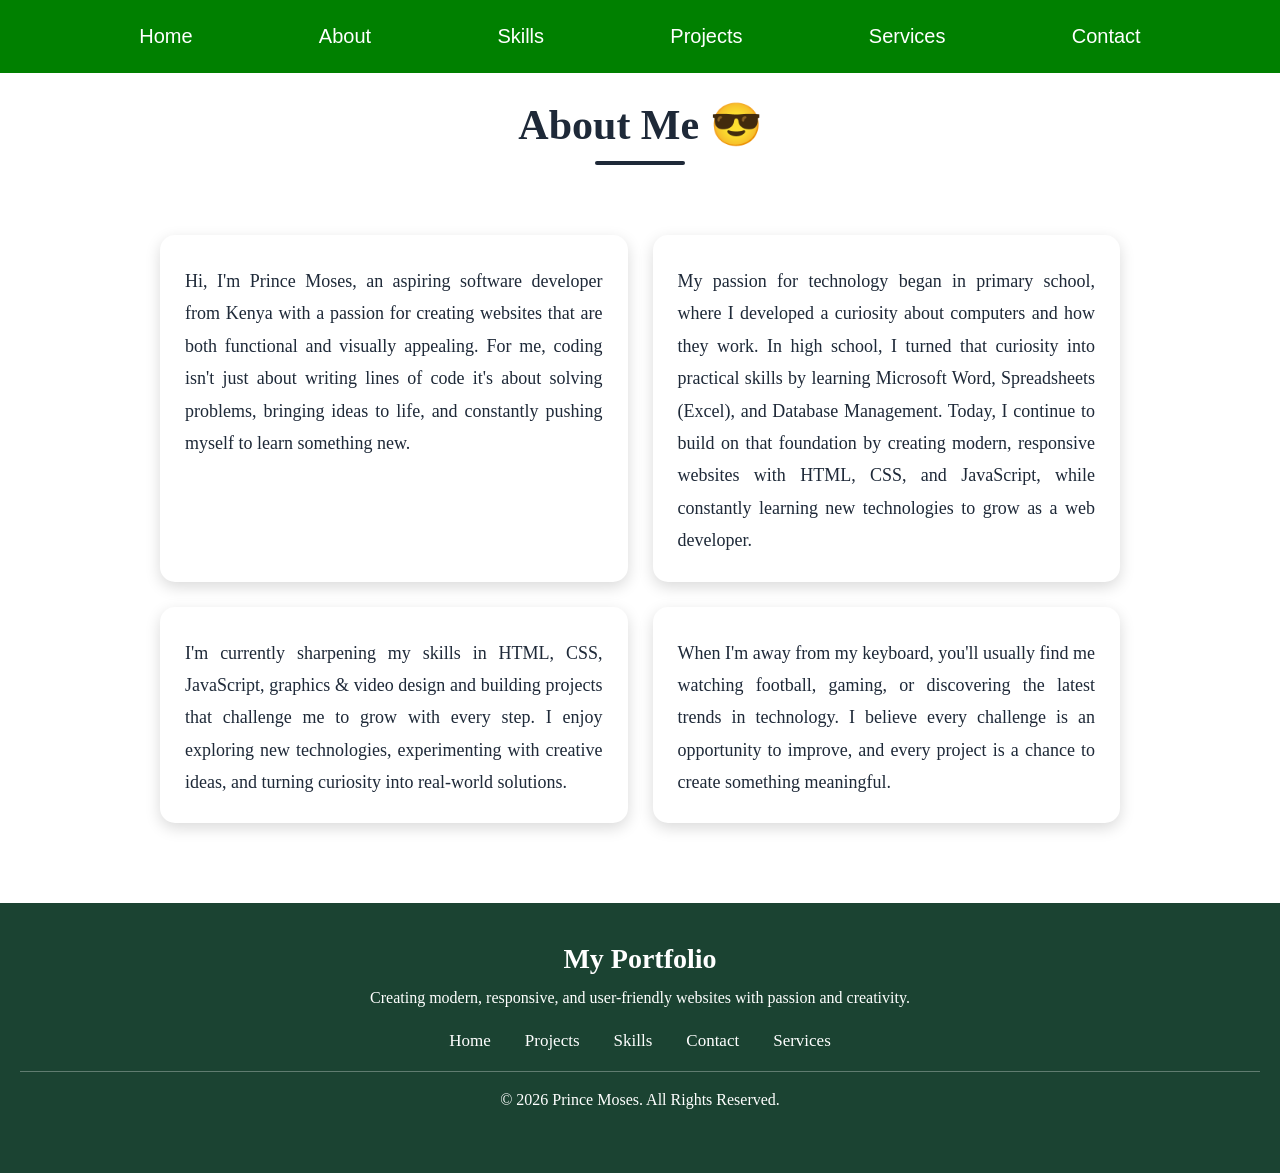
==== About.html @ 16c786ea "Updating my portfolio project" ====
<!DOCTYPE html>
<html lang="en">
<head>
    <meta charset="UTF-8">
    <meta name="viewport" content="width=device-width, initial-scale=1.0">
    <title>My portfolio</title>
    <link rel="stylesheet" href="About.css">
</head>
<body>
     <nav class="navbar">
        <ul class="ul">
            <li><a href="index.html">Home</a></li>
            <li><a href="About.html">About</a></li>
            <li><a href="Skills.html">Skills</a></li>
            <li><a href="Projects.html">Projects</a></li>
            <li><a href="Services.html">Services</a></li>
            <li><a href="Contact.html">Contact</a></li>
        </ul>
    </nav>
        <h1>About Me &#128526;</h1>
        <div class="about-cont">
        <p class="about-b">Hi, I'm Prince Moses, an aspiring software developer from Kenya with a passion for creating websites that are both functional and visually appealing. For me, coding isn't just about writing lines of code it's about solving problems, bringing ideas to life, and constantly pushing myself to learn something new.</p>
        <p class="about-b">My passion for technology began in primary school, where I developed a curiosity about computers and how they work. In high school, I turned that curiosity into practical skills by learning Microsoft Word, Spreadsheets (Excel), and Database Management. Today, I continue to build on that foundation by creating modern, responsive websites with HTML, CSS, and JavaScript, while constantly learning new technologies to grow as a web developer.</p>
<p class="about-b">I'm currently sharpening my skills in HTML, CSS, JavaScript, graphics & video design and building projects that challenge me to grow with every step. I enjoy exploring new technologies, experimenting with creative ideas, and turning curiosity into real-world solutions.</p>
<p class="about-b">When I'm away from my keyboard, you'll usually find me watching football, gaming, or discovering the latest trends in technology. I believe every challenge is an opportunity to improve, and every project is a chance to create something meaningful.</p>
       </div>
<footer class="footer">
    <div class="footer-content">
        <h3>My Portfolio</h3>
        <p>Creating modern, responsive, and user-friendly websites with passion and creativity.</p>

        <div class="footer-links">
            <a href="Home.html">Home</a>
            <a href="Projects.html">Projects</a>
            <a href="skills.html">Skills</a>
            <a href="contact.html">Contact</a>
            <a href="Services.html">Services</a>
        </div>

        <p class="copyright">
            © 2026 Prince Moses. All Rights Reserved.
        </p>
    </div>
</footer>
    
</body>
</html>
---- About.css ----
*{
    margin: 0px;
    padding: 0px;
    box-sizing: border-box;
}
/* Large screens (Desktops) */
@media (max-width: 1200px) {

}

/* Tablets */
@media (max-width: 992px) {

}

/* Small tablets */
@media (max-width: 768px) {

    body{
        overflow-x: hidden;
    }

    img,
    video{
        max-width: 100%;
        height: auto;
    }

    h1{
        font-size: 2rem;
    }

    h2{
        font-size: 1.7rem;
    }

    p{
        font-size: 1rem;
    }

    .container{
        width: 90%;
        margin: auto;
    }

    nav{
        flex-direction: column;
    }

    section{
        padding: 50px 20px;
    }
}

/* Mobile phones */
@media (max-width: 576px) {

    body{
        overflow-x: hidden;
    }

    h1{
        font-size: 1.6rem;
    }

    h2{
        font-size: 1.3rem;
    }

    p{
        font-size: 0.95rem;
    }

    img,
    video{
        width: 100%;
        height: auto;
    }

    button{
        width: 100%;
    }

    .container{
        width: 95%;
    }

    *{
        max-width: 100%;
    }
}
@media (max-width: 768px) {

    footer{
        padding: 20px;
        text-align: center;
    }

    footer a{
        display: block;
        margin: 10px 0;
        font-size: 16px;
    }

    footer p{
        font-size: 14px;
    }

    footer .social-icons{
        display: flex;
        justify-content: center;
        gap: 15px;
        flex-wrap: wrap;
    }
}
@media (max-width:768px){

    form{
        width:100%;
    }

    input,
    textarea,
    select{
        width:100%;
        box-sizing:border-box;
        margin-bottom:15px;
    }

    button{
        width:100%;
    }
}
.navbar {
    background-color:green;
    padding: 25px;
    position: fixed;
    top:0%;
    width: 100%;
    z-index: 1000;
}

.navbar ul {
    list-style-type: none;
    margin: 0;
    padding: 0;
    display: flex;
    justify-content: space-evenly;
    
}

.navbar li {
    display: inline;
    justify-content: space-evenly;

}

.navbar a {
    color: white;
    text-decoration: none;
    font-size: 20px;
    font-family: Arial, sans-serif;
    padding: 8px 12px;
    justify-content: space-evenly;

}

.navbar a:hover {
    background-color: #1B4332;
    border-radius: 15px;
    transition: 1s;
} 
body{
    background-color: white;
}
h1{
    text-align:center;
    font-size:42px;
    color:#1E2938;
    margin-top:100px;
    margin-bottom:20px;
}
h1::after{
    content:"";
    width:90px;
    height:4px;
    background:#1E2938;
    display:block;
    margin:12px auto;
    border-radius:10px;

}
.about-b{
    background: white;
    padding: 25px;
    border-radius: 15px;
    box-shadow: 0 5px 15px rgba(0,0,0,0.15);
    font-size: 18px;
    font-family: 'Times New Roman', Times, serif;
    color: #1E2938;
    font-size: 28px;
    line-height: 1.8;
    text-align: justify;
    transition: all 0.4s ease;
    border-top: 5px solid transparent;
    cursor: pointer;
}
.about-cont{
    display: grid;
    grid-template-columns: repeat(2, 1fr);
    gap: 25px;
    margin: 50px auto;
    max-width: 1000px;
    padding: 20px;
}

.about-b{
    background:white ;
    padding: 25px;
    border-radius: 15px;
    box-shadow: 0 5px 15px rgba(0,0,0,0.15);
    font-size: 18px;
    line-height: 1.8;
    text-align: justify;
    transition: all 0.4s ease;
    border-top: 5px solid transparent;
    cursor: pointer;
    position: relative;
    z-index: 1;
}



.about-b:hover{  transform: translateY(-5px);
    background: #f2fff2;
    border-top: 4px solid #28a745;
    box-shadow: 0 12px 25px rgba(40,167,69,0.4);
    color: #0b7a2a;
    z-index: 2;
}

.about-b:hover p{
    color: #0b6b2b;
}

.footer{
    background:#1B4332;
    color: white;
    text-align: center;
    padding: 40px 20px;
    margin-top: 60px;
}

.footer h3{
    font-size: 28px;
    margin-bottom: 10px;
}

.footer p{
    font-size: 16px;
    line-height: 1.6;
    margin-bottom: 20px;
}

.footer-links{
    margin-bottom: 20px;
}

.footer-links a{
    color: white;
    text-decoration: none;
    margin: 0 15px;
    font-size: 17px;
    transition: 0.3s;
}

.footer-links a:hover{
    color: #FFD166;
}

.copyright{
    border-top: 1px solid rgba(255,255,255,0.3);
    padding-top: 15px;
    font-size: 14px;
}
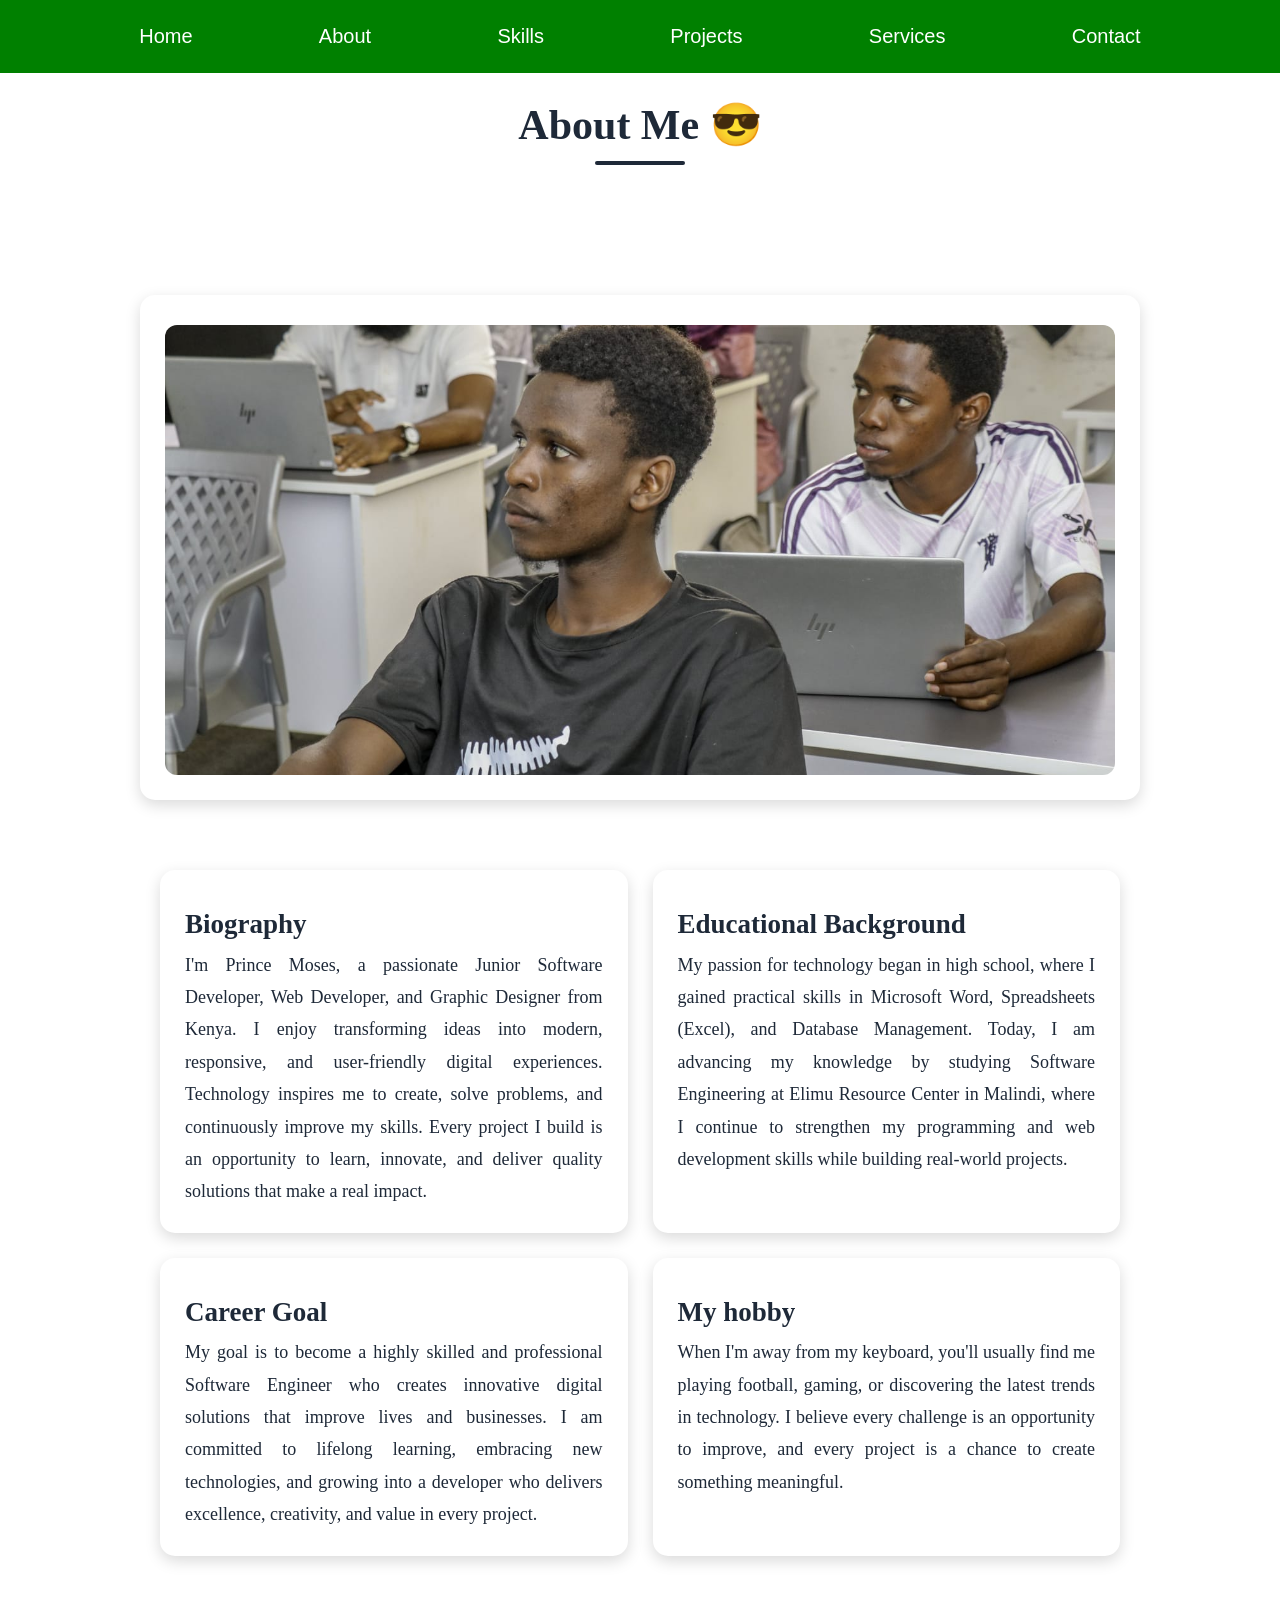
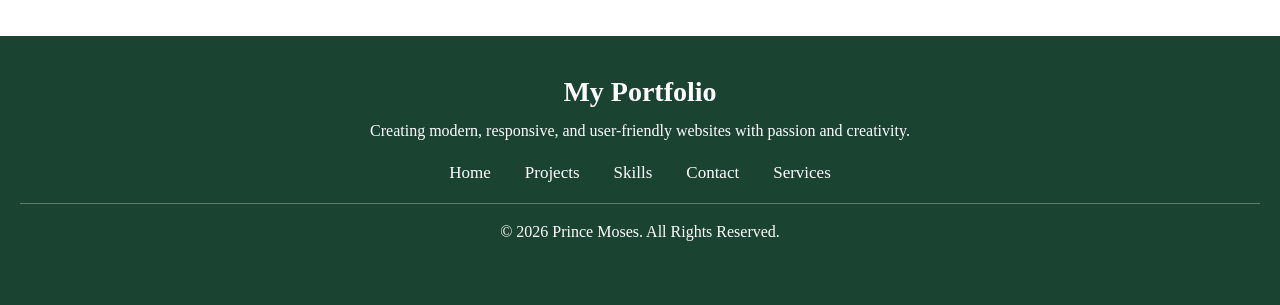
==== commit adcdf6ea: "Adding new portfolio changes" ====
--- a/About.html
+++ b/About.html
@@ -18,22 +18,43 @@
         </ul>
     </nav>
         <h1>About Me &#128526;</h1>
-        <div class="about-cont">
-        <p class="about-b">Hi, I'm Prince Moses, an aspiring software developer from Kenya with a passion for creating websites that are both functional and visually appealing. For me, coding isn't just about writing lines of code it's about solving problems, bringing ideas to life, and constantly pushing myself to learn something new.</p>
-        <p class="about-b">My passion for technology began in primary school, where I developed a curiosity about computers and how they work. In high school, I turned that curiosity into practical skills by learning Microsoft Word, Spreadsheets (Excel), and Database Management. Today, I continue to build on that foundation by creating modern, responsive websites with HTML, CSS, and JavaScript, while constantly learning new technologies to grow as a web developer.</p>
-<p class="about-b">I'm currently sharpening my skills in HTML, CSS, JavaScript, graphics & video design and building projects that challenge me to grow with every step. I enjoy exploring new technologies, experimenting with creative ideas, and turning curiosity into real-world solutions.</p>
-<p class="about-b">When I'm away from my keyboard, you'll usually find me watching football, gaming, or discovering the latest trends in technology. I believe every challenge is an opportunity to improve, and every project is a chance to create something meaningful.</p>
-       </div>
+        <section class="about-image-container">
+    <img src="Img&vid/WhatsApp Image 2026-07-17 at 20.20.40 (1).jpeg" alt="About Me" class="about-image">
+</section>
+<div class="about-cont">
+
+    <div class="about-b">
+        <h2>Biography</h2>
+        <p>I'm Prince Moses, a passionate Junior Software Developer, Web Developer, and Graphic Designer from Kenya. I enjoy transforming ideas into modern, responsive, and user-friendly digital experiences. Technology inspires me to create, solve problems, and continuously improve my skills. Every project I build is an opportunity to learn, innovate, and deliver quality solutions that make a real impact.</p>
+    </div>
+
+    <div class="about-b">
+        <h2>Educational Background</h2>
+        <p>My passion for technology began in high school, where I gained practical skills in Microsoft Word, Spreadsheets (Excel), and Database Management. Today, I am advancing my knowledge by studying Software Engineering at Elimu Resource Center in Malindi, where I continue to strengthen my programming and web development skills while building real-world projects.</p>
+    </div>
+
+    <div class="about-b">
+        <h2>Career Goal</h2>
+        <p>My goal is to become a highly skilled and professional Software Engineer who creates innovative digital solutions that improve lives and businesses. I am committed to lifelong learning, embracing new technologies, and growing into a developer who delivers excellence, creativity, and value in every project.</p>
+    </div>
+
+    <div class="about-b">
+        <h2>My hobby</h2>
+        <p>When I'm away from my keyboard, you'll usually find me playing football, gaming, or discovering the latest trends in technology. I believe every challenge is an opportunity to improve, and every project is a chance to create something meaningful.</p>
+    </div>
+
+</div>
+       
 <footer class="footer">
     <div class="footer-content">
         <h3>My Portfolio</h3>
         <p>Creating modern, responsive, and user-friendly websites with passion and creativity.</p>
 
         <div class="footer-links">
-            <a href="Home.html">Home</a>
+            <a href="index.html">Home</a>
             <a href="Projects.html">Projects</a>
-            <a href="skills.html">Skills</a>
-            <a href="contact.html">Contact</a>
+            <a href="Skills.html">Skills</a>
+            <a href="Contact.html">Contact</a>
             <a href="Services.html">Services</a>
         </div>
 
--- a/About.css
+++ b/About.css
@@ -2,134 +2,6 @@
     margin: 0px;
     padding: 0px;
     box-sizing: border-box;
-}
-/* Large screens (Desktops) */
-@media (max-width: 1200px) {
-
-}
-
-/* Tablets */
-@media (max-width: 992px) {
-
-}
-
-/* Small tablets */
-@media (max-width: 768px) {
-
-    body{
-        overflow-x: hidden;
-    }
-
-    img,
-    video{
-        max-width: 100%;
-        height: auto;
-    }
-
-    h1{
-        font-size: 2rem;
-    }
-
-    h2{
-        font-size: 1.7rem;
-    }
-
-    p{
-        font-size: 1rem;
-    }
-
-    .container{
-        width: 90%;
-        margin: auto;
-    }
-
-    nav{
-        flex-direction: column;
-    }
-
-    section{
-        padding: 50px 20px;
-    }
-}
-
-/* Mobile phones */
-@media (max-width: 576px) {
-
-    body{
-        overflow-x: hidden;
-    }
-
-    h1{
-        font-size: 1.6rem;
-    }
-
-    h2{
-        font-size: 1.3rem;
-    }
-
-    p{
-        font-size: 0.95rem;
-    }
-
-    img,
-    video{
-        width: 100%;
-        height: auto;
-    }
-
-    button{
-        width: 100%;
-    }
-
-    .container{
-        width: 95%;
-    }
-
-    *{
-        max-width: 100%;
-    }
-}
-@media (max-width: 768px) {
-
-    footer{
-        padding: 20px;
-        text-align: center;
-    }
-
-    footer a{
-        display: block;
-        margin: 10px 0;
-        font-size: 16px;
-    }
-
-    footer p{
-        font-size: 14px;
-    }
-
-    footer .social-icons{
-        display: flex;
-        justify-content: center;
-        gap: 15px;
-        flex-wrap: wrap;
-    }
-}
-@media (max-width:768px){
-
-    form{
-        width:100%;
-    }
-
-    input,
-    textarea,
-    select{
-        width:100%;
-        box-sizing:border-box;
-        margin-bottom:15px;
-    }
-
-    button{
-        width:100%;
-    }
 }
 .navbar {
     background-color:green;
@@ -170,6 +42,41 @@
     border-radius: 15px;
     transition: 1s;
 } 
+.about-image-container{
+    max-width: 1000px;
+    margin: 130px auto 40px;
+    padding: 25px;
+    background: white;
+    border-radius: 15px;
+    box-shadow: 0 5px 15px rgba(0,0,0,0.15);
+    border-top: 5px solid transparent;
+    transition: all 0.4s ease;
+    cursor: pointer;
+    text-align: center;
+}
+
+.about-image-container:hover{
+    transform: translateY(-5px);
+    background: #f2fff2;
+    border-top: 4px solid #28a745;
+    box-shadow: 0 12px 25px rgba(40,167,69,0.4);
+}
+
+.about-image{
+    width: 100%;
+    height: 450px;
+    object-fit: cover;
+    border-radius: 12px;
+    display: block;
+}
+
+
+.about-image-caption{
+    margin-top: 20px;
+    font-size: 18px;
+    color: #555;
+    line-height: 1.7;
+}
 body{
     background-color: white;
 }
@@ -282,4 +189,323 @@
     border-top: 1px solid rgba(255,255,255,0.3);
     padding-top: 15px;
     font-size: 14px;
+}
+/* ==========================================
+   RESPONSIVE MEDIA QUERIES
+   ABOUT PAGE
+========================================== */
+
+/* ===========================
+   LARGE SCREENS (1400px ↓)
+=========================== */
+
+@media (max-width:1400px){
+
+    .about-image-container,
+    .about-cont{
+        width:95%;
+        margin-left:auto;
+        margin-right:auto;
+    }
+
+}
+
+/* ===========================
+   LAPTOPS (1200px ↓)
+=========================== */
+
+@media (max-width:1200px){
+
+    .about-image-container,
+    .about-cont{
+        width:95%;
+    }
+
+    .about-image{
+        height:400px;
+    }
+
+}
+
+/* ===========================
+   TABLETS (992px ↓)
+=========================== */
+
+@media (max-width:992px){
+
+body{
+    overflow-x:hidden;
+}
+
+/* Navbar */
+
+.navbar{
+    padding:18px 10px;
+}
+
+.navbar ul{
+    display:flex;
+    justify-content:center;
+    align-items:center;
+    flex-wrap:wrap;
+    gap:10px;
+}
+
+.navbar li{
+    display:inline-block;
+}
+
+.navbar a{
+    font-size:17px;
+    padding:7px 10px;
+    white-space:nowrap;
+}
+
+/* Heading */
+
+h1{
+    margin-top:140px;
+    font-size:36px;
+}
+
+/* Image */
+
+.about-image-container{
+    width:95%;
+    margin:130px auto 40px;
+}
+
+.about-image{
+    height:350px;
+}
+
+.about-image-caption{
+    font-size:17px;
+}
+
+/* Content */
+
+.about-cont{
+    width:95%;
+}
+
+.about-b{
+    font-size:22px;
+}
+
+/* Footer */
+
+.footer{
+    padding:30px 20px;
+}
+
+.footer h3{
+    font-size:26px;
+}
+
+.footer p{
+    font-size:16px;
+    line-height:1.6;
+}
+
+.footer-links{
+    display:flex;
+    justify-content:center;
+    flex-wrap:wrap;
+    gap:15px;
+}
+
+}
+
+/* ===========================
+   MOBILE (768px ↓)
+=========================== */
+
+@media (max-width:768px){
+
+body{
+    overflow-x:hidden;
+    padding-top:90px;
+}
+
+/* Navbar */
+
+.navbar{
+    padding:15px 8px;
+}
+
+.navbar ul{
+    display:flex;
+    justify-content:center;
+    flex-wrap:wrap;
+    gap:8px;
+}
+
+.navbar li{
+    display:inline-block;
+}
+
+.navbar a{
+    font-size:15px;
+    padding:6px 8px;
+    white-space:nowrap;
+}
+
+/* Heading */
+
+h1{
+    margin-top:20px;
+    font-size:30px;
+}
+
+/* Image */
+
+.about-image-container{
+    width:95%;
+    margin:20px auto 30px;
+    padding:18px;
+}
+
+.about-image{
+    width:100%;
+    height:250px;
+}
+
+.about-image-caption{
+    font-size:16px;
+}
+
+/* About cards */
+
+.about-cont{
+    grid-template-columns:1fr;
+    width:95%;
+    gap:20px;
+}
+
+.about-b{
+    font-size:18px;
+    text-align:center;
+}
+
+/* Footer */
+
+.footer{
+    padding:30px 20px;
+}
+
+.footer h3{
+    font-size:24px;
+}
+
+.footer p{
+    font-size:15px;
+}
+
+.footer-links{
+    display:flex;
+    flex-direction:column;
+    gap:12px;
+}
+
+.footer-links a{
+    margin:0;
+}
+
+}
+
+/* ===========================
+   SMALL PHONES (576px ↓)
+=========================== */
+
+@media (max-width:576px){
+
+.navbar{
+    padding:12px 5px;
+}
+
+.navbar a{
+    font-size:13px;
+    padding:5px;
+}
+
+h1{
+    font-size:26px;
+}
+
+.about-image-container{
+    width:95%;
+    padding:15px;
+}
+
+.about-image{
+    height:220px;
+}
+
+.about-image-caption{
+    font-size:15px;
+}
+
+.about-b{
+    font-size:16px;
+    padding:18px;
+}
+
+.footer{
+    padding:25px 15px;
+}
+
+.footer h3{
+    font-size:22px;
+}
+
+.footer p{
+    font-size:14px;
+}
+
+.copyright{
+    font-size:13px;
+}
+
+}
+
+/* ===========================
+   VERY SMALL PHONES (400px ↓)
+=========================== */
+
+@media (max-width:400px){
+
+.navbar a{
+    font-size:11px;
+    padding:4px;
+}
+
+h1{
+    font-size:22px;
+}
+
+.about-image{
+    height:180px;
+}
+
+.about-image-caption{
+    font-size:14px;
+}
+
+.about-b{
+    font-size:15px;
+}
+
+.footer h3{
+    font-size:20px;
+}
+
+.footer p{
+    font-size:13px;
+}
+
+.copyright{
+    font-size:12px;
+}
+
 }
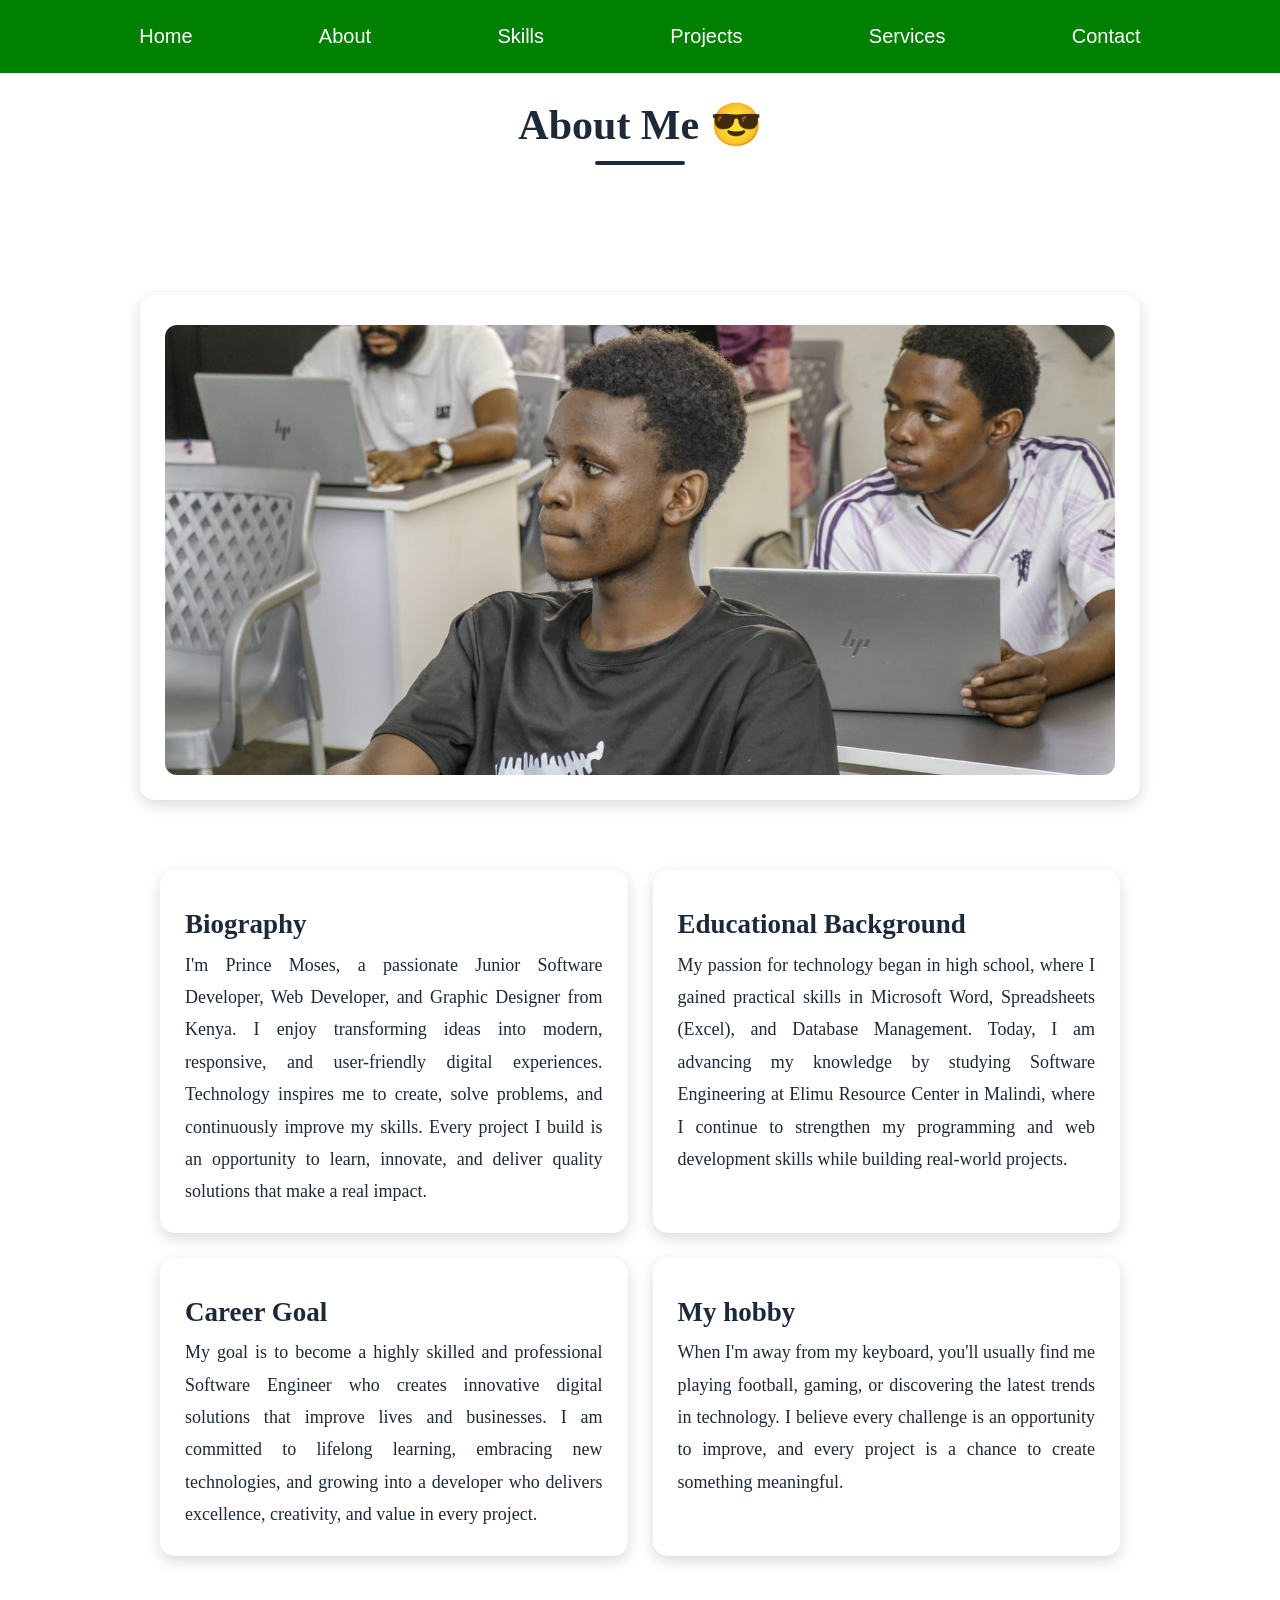
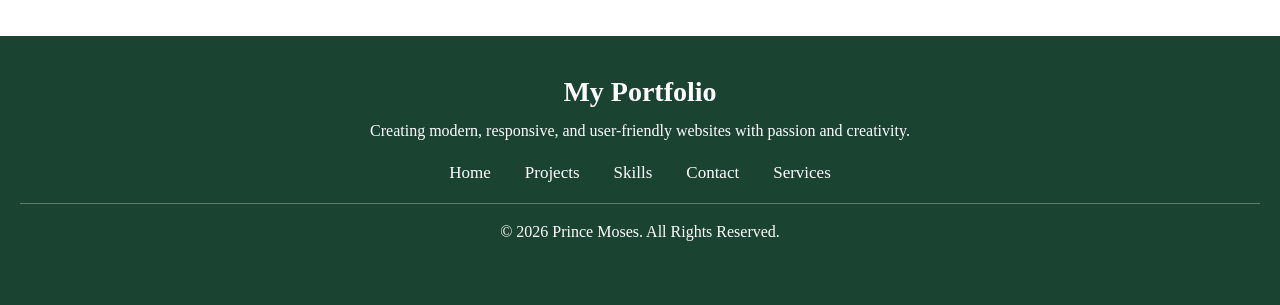
==== commit 4031b60f: "Updating new portfolio changes" ====
--- a/About.html
+++ b/About.html
@@ -19,7 +19,7 @@
     </nav>
         <h1>About Me &#128526;</h1>
         <section class="about-image-container">
-    <img src="Img&vid/WhatsApp Image 2026-07-17 at 20.20.40 (1).jpeg" alt="About Me" class="about-image">
+    <img src="Img&vid/WhatsApp Image 2026-07-17 at 20.20.40 (4).jpeg" alt="About Me" class="about-image">
 </section>
 <div class="about-cont">
 
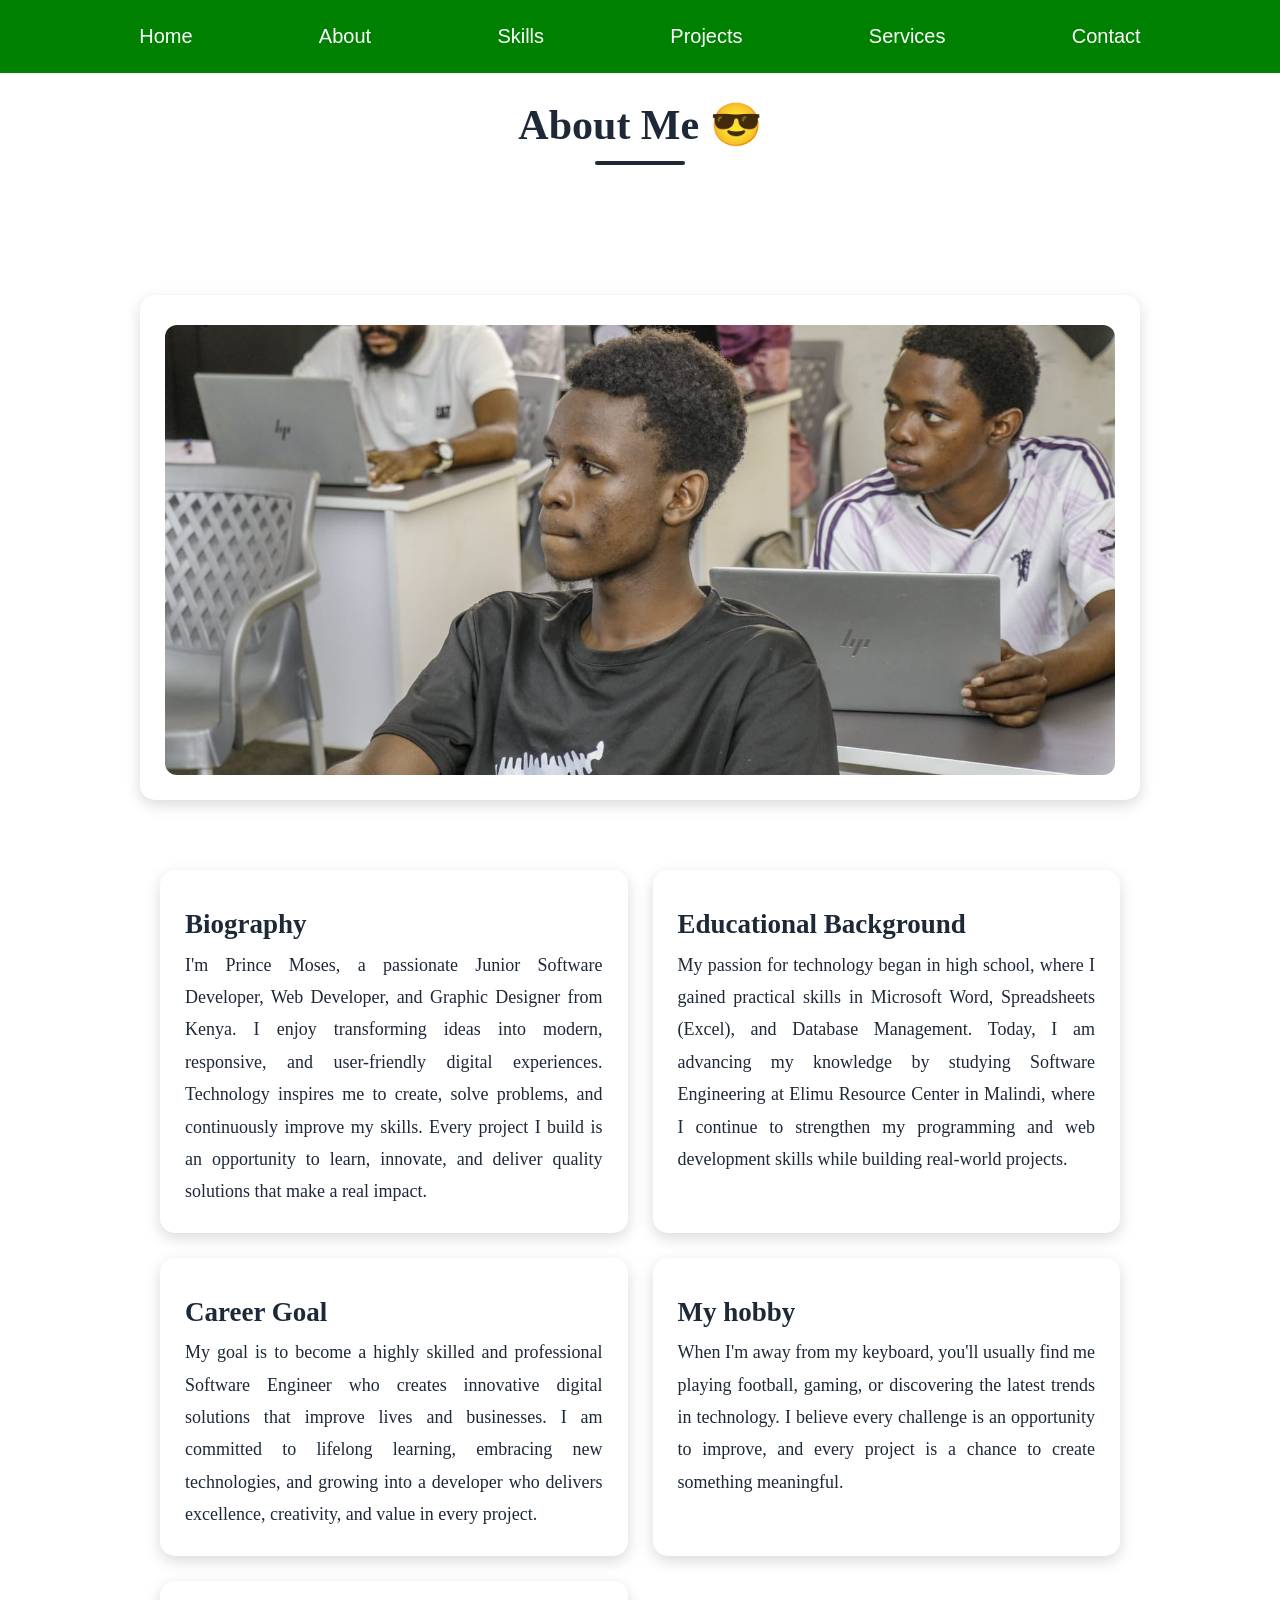
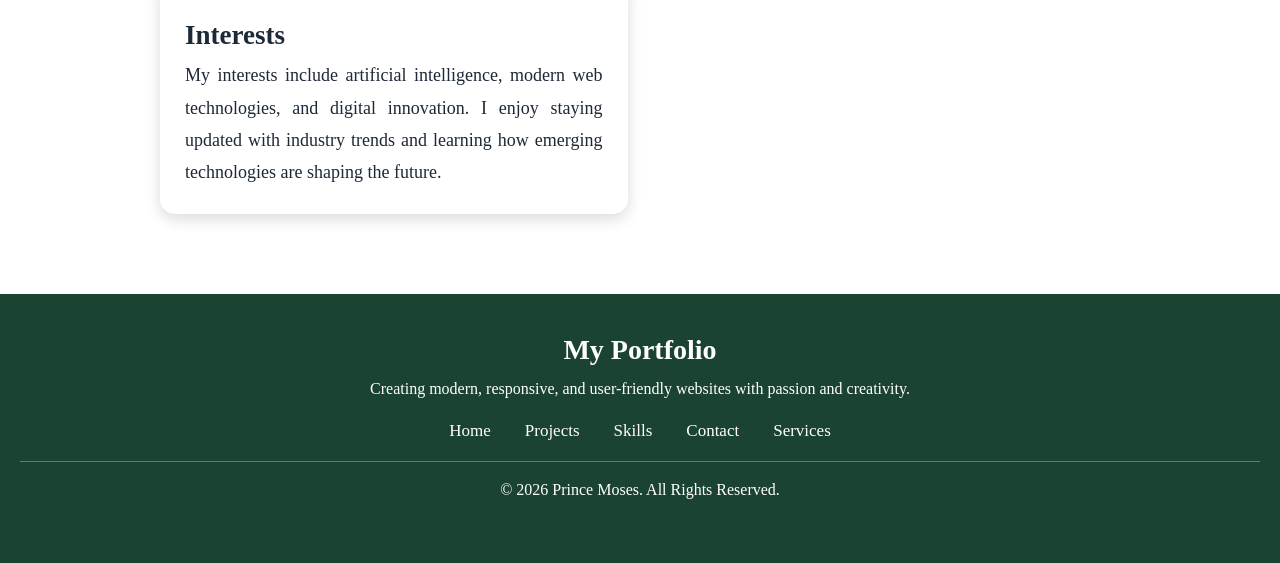
==== commit 891f2f18: "Updating new portfolio changes" ====
--- a/About.html
+++ b/About.html
@@ -42,6 +42,10 @@
         <h2>My hobby</h2>
         <p>When I'm away from my keyboard, you'll usually find me playing football, gaming, or discovering the latest trends in technology. I believe every challenge is an opportunity to improve, and every project is a chance to create something meaningful.</p>
     </div>
+    <div class="about-b">
+    <h2>Interests</h2>
+    <p>My interests include artificial intelligence, modern web technologies, and digital innovation. I enjoy staying updated with industry trends and learning how emerging technologies are shaping the future.</p>
+</div>
 
 </div>
        
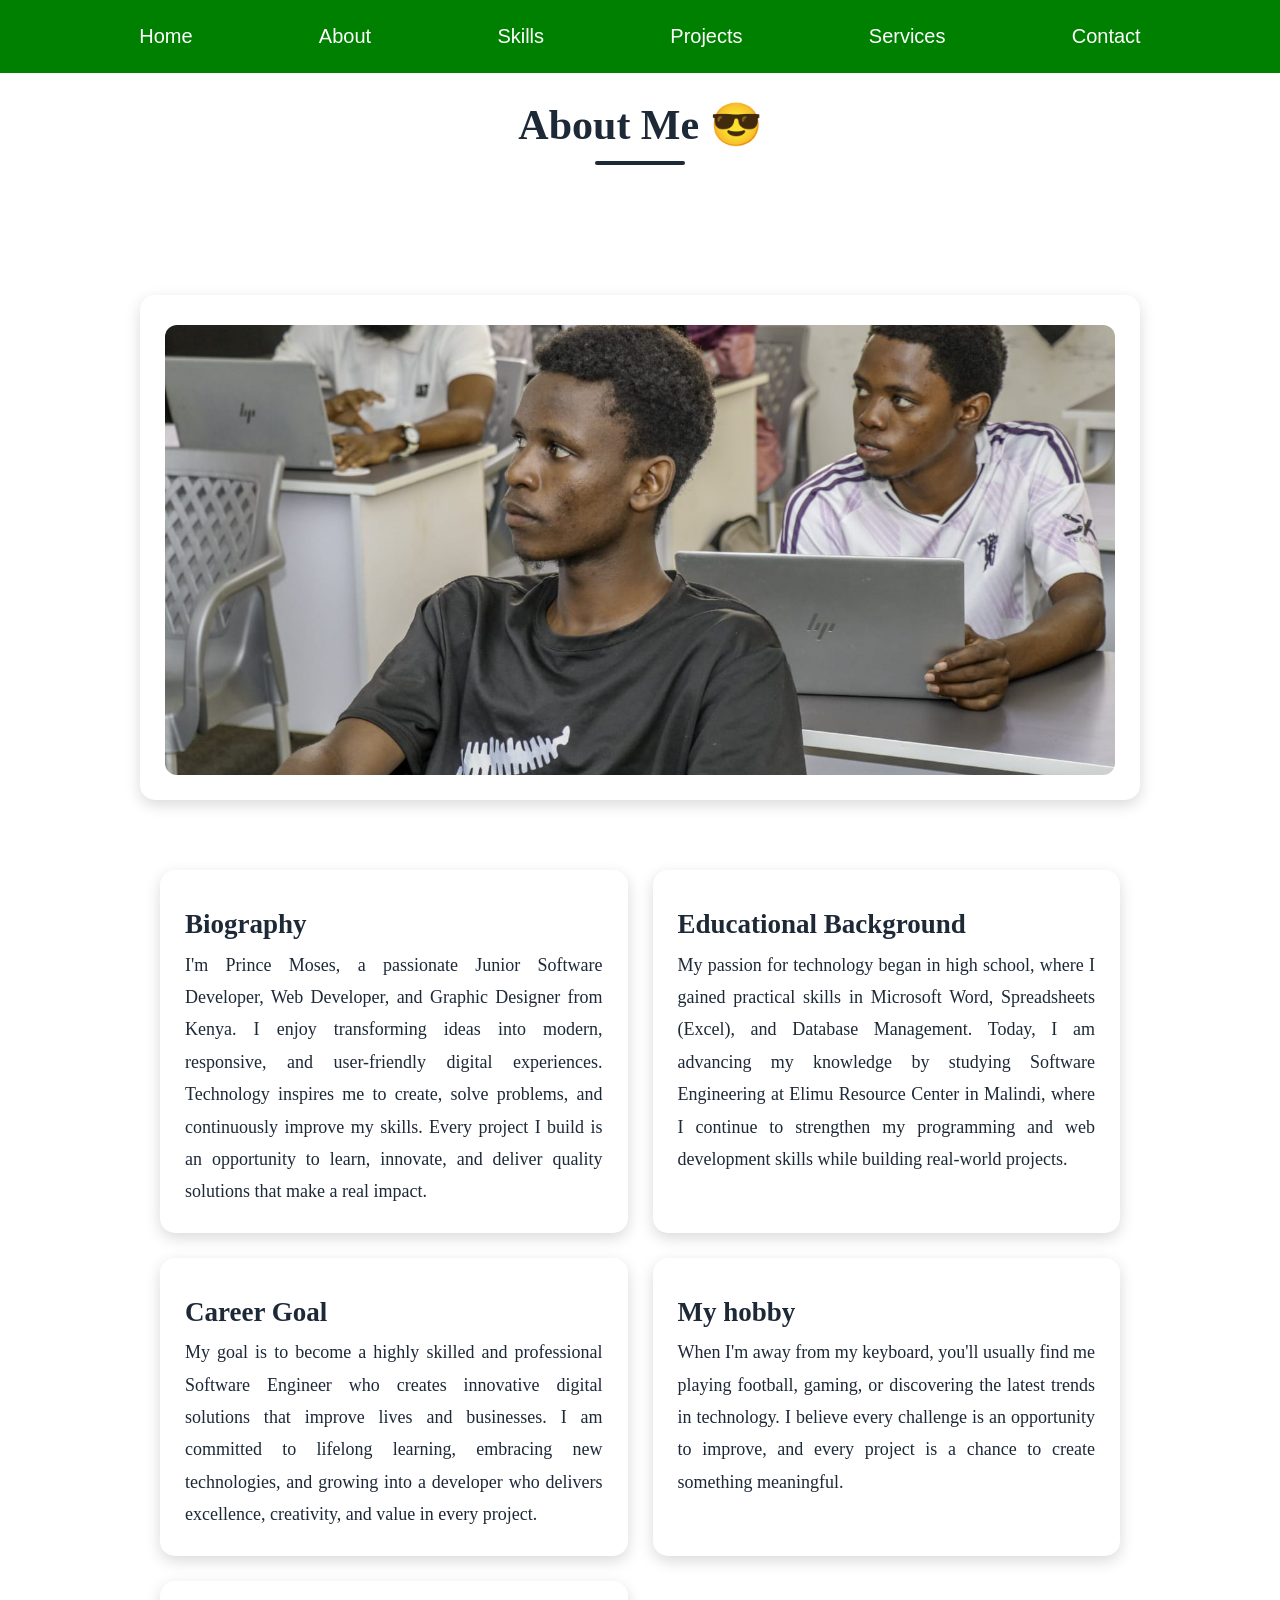
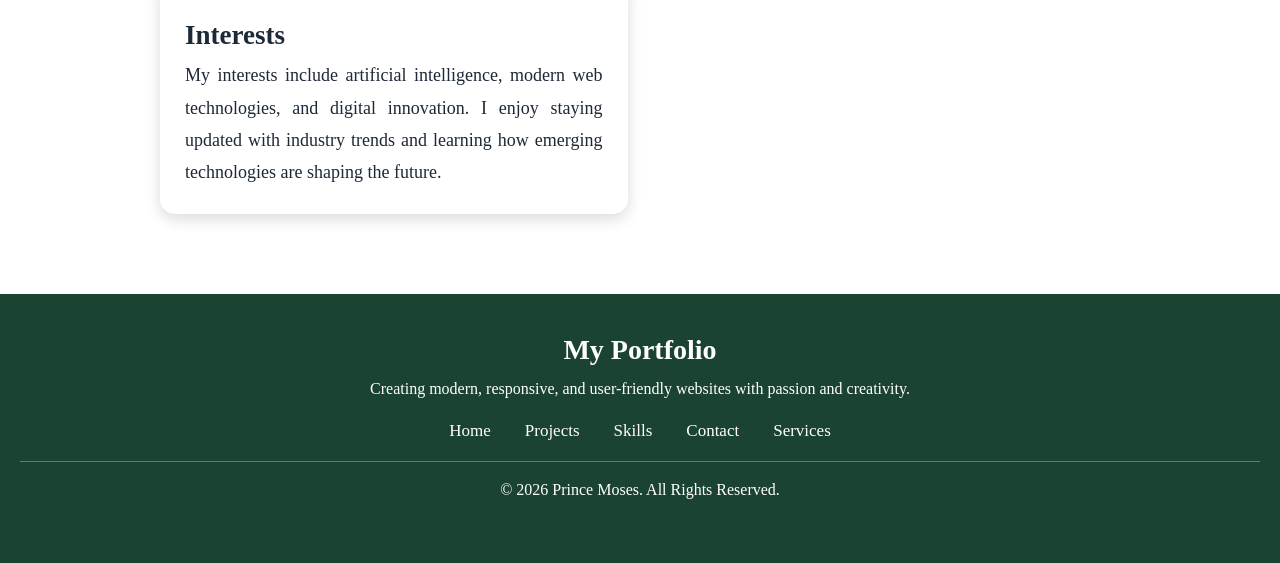
==== commit fa9358e4: "Updating my portfolio" ====
--- a/About.html
+++ b/About.html
@@ -19,7 +19,7 @@
     </nav>
         <h1>About Me &#128526;</h1>
         <section class="about-image-container">
-    <img src="Img&vid/WhatsApp Image 2026-07-17 at 20.20.40 (4).jpeg" alt="About Me" class="about-image">
+    <img src="Img&vid/WhatsApp Image 2026-07-17 at 20.20.40 (1).jpeg" alt="About Me" class="about-image">
 </section>
 <div class="about-cont">
 
